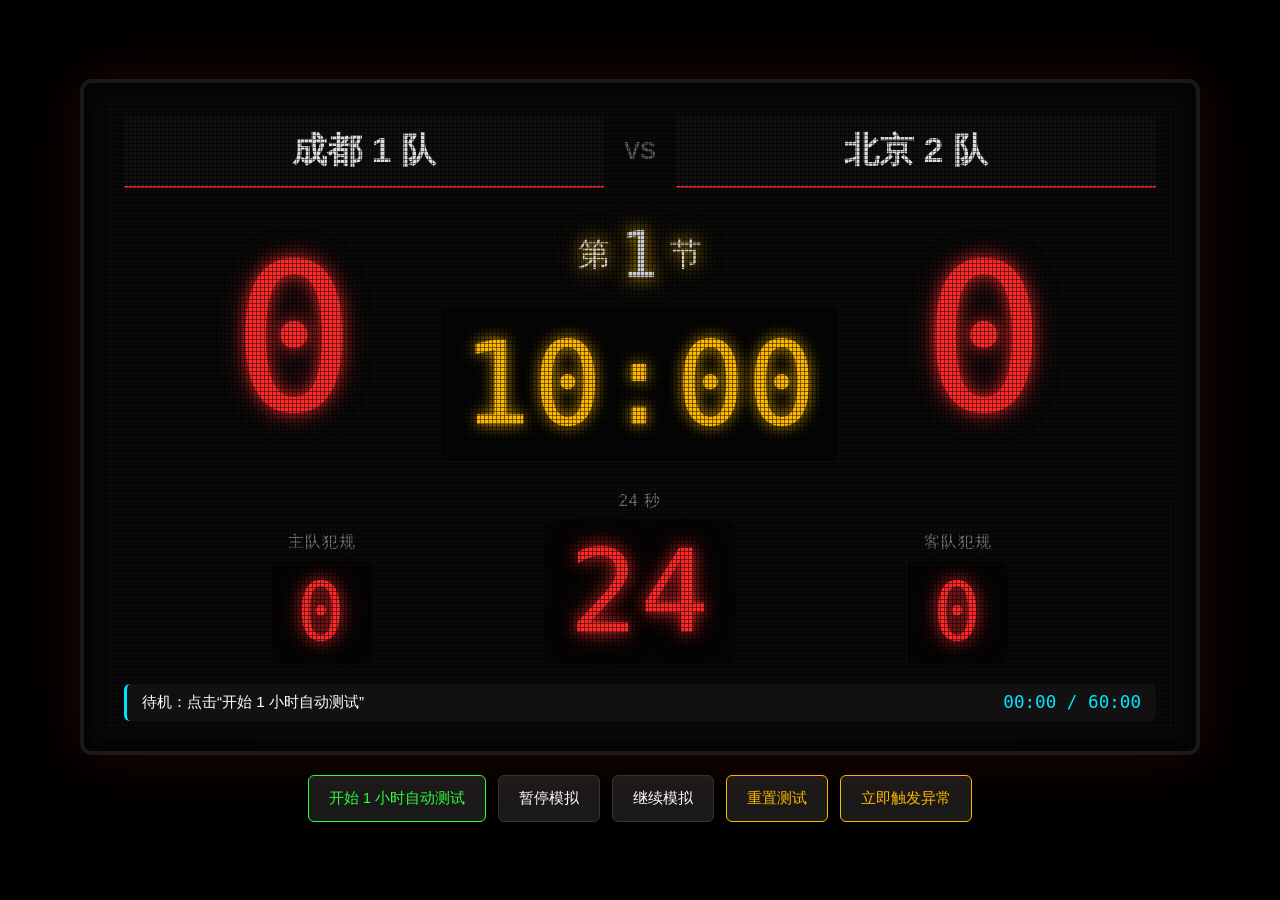
==== testBoard-7.html @ aacc24e4 "自动记分，支持只开启时间或比分；" ====
<!DOCTYPE html>
<html lang="zh-CN">

<head>
    <meta charset="UTF-8">
    <meta name="viewport" content="width=device-width, initial-scale=1.0">
    <title>高光记分 - 纯正7段数码管测试记分牌</title>

    <style>
        @import url('https://fonts.cdnfonts.com/css/ds-digital');

        :root {
            --red: #ff2a2a;
            --green: #2aff3d;
            --yellow: #ffb800;
            --cyan: #00e5ff;
            --panel: #0a0a0a;
            --bg-color: #000000;
        }

        * {
            box-sizing: border-box;
        }

        body {
            background: var(--bg-color);
            color: #fff;
            font-family: "PingFang SC", "Microsoft YaHei", sans-serif;
            display: flex;
            justify-content: center;
            align-items: center;
            min-height: 100vh;
            margin: 0;
            overflow: hidden;
        }

        /* 纯正方正 7 段数码管样式 */
        .digit {
            font-family: 'DS-Digital', monospace;
            /* 使用新的字体 */
            font-style: normal;
            /* 取消倾斜，保证方方正正 */
            letter-spacing: 2px;
            font-variant-numeric: tabular-nums;
        }

        .stage {
            width: min(94vw, 1120px);
            position: relative;
        }

        .scoreboard {
            width: 100%;
            background: var(--panel);
            border: 4px solid #1a1a1a;
            border-radius: 12px;
            padding: 32px 40px 30px;
            box-shadow: 0 0 60px rgba(255, 42, 42, 0.15), inset 0 0 20px rgba(0, 0, 0, 0.8);
            position: relative;
            overflow: hidden;
        }

        .scoreboard::before {
            content: "";
            position: absolute;
            inset: 0;
            pointer-events: none;
            background:
                linear-gradient(rgba(0, 0, 0, 0.6) 1px, transparent 1px),
                linear-gradient(90deg, rgba(0, 0, 0, 0.6) 1px, transparent 1px);
            background-size: 4px 4px;
            z-index: 3;
            opacity: 0.8;
        }

        .led-red {
            color: var(--red);
            text-shadow: 0 0 15px var(--red), 0 0 30px rgba(255, 42, 42, 0.4);
        }

        .led-green {
            color: var(--green);
            text-shadow: 0 0 15px var(--green), 0 0 30px rgba(42, 255, 61, 0.4);
        }

        .led-yellow {
            color: var(--yellow);
            text-shadow: 0 0 15px var(--yellow), 0 0 30px rgba(255, 184, 0, 0.4);
        }

        .led-cyan {
            color: var(--cyan);
            text-shadow: 0 0 10px var(--cyan);
        }

        .header {
            display: grid;
            grid-template-columns: minmax(0, 1fr) auto minmax(0, 1fr);
            gap: 20px;
            align-items: center;
            margin-bottom: 20px;
            position: relative;
            z-index: 1;
        }

        .team-box {
            background: #111;
            padding: 12px 22px;
            font-size: clamp(1.4rem, 3.5vw, 2.2rem);
            font-weight: bold;
            color: #ddd;
            text-align: center;
            white-space: nowrap;
            border-bottom: 2px solid var(--red);
        }

        .vs {
            font-size: 1.5rem;
            color: #555;
            font-weight: 900;
        }

        .main-display {
            display: grid;
            grid-template-columns: minmax(0, 1fr) minmax(300px, 0.8fr) minmax(0, 1fr);
            gap: 24px;
            align-items: center;
            margin: 30px 0;
            position: relative;
            z-index: 1;
        }

        .score {
            font-size: clamp(6.5rem, 16vw, 13rem);
            /* 稍微放大一点以适应新字体 */
            line-height: 1;
            text-align: center;
        }

        .center-info {
            text-align: center;
            min-width: 0;
            display: flex;
            flex-direction: column;
            align-items: center;
            gap: 15px;
        }

        .period {
            font-size: clamp(1.4rem, 3vw, 2rem);
            color: #ccc;
            display: flex;
            align-items: center;
            gap: 10px;
        }

        .period .digit {
            font-size: clamp(2.5rem, 5vw, 4rem);
        }

        .timer {
            font-size: clamp(4rem, 9vw, 7.5rem);
            background: #050505;
            padding: 10px 20px;
            border-radius: 8px;
            min-width: 280px;
            text-align: center;
        }

        .footer {
            display: grid;
            grid-template-columns: 1fr auto 1fr;
            gap: 24px;
            align-items: end;
            margin-top: 30px;
            position: relative;
            z-index: 1;
        }

        .foul-box,
        .shot-clock-box {
            text-align: center;
        }

        .foul-label,
        .meta-label {
            font-size: 1rem;
            color: #777;
            margin-bottom: 8px;
            text-transform: uppercase;
            letter-spacing: 1px;
        }

        .foul-val {
            font-size: clamp(3rem, 7vw, 5rem);
            background: #050505;
            padding: 5px 25px;
            border-radius: 6px;
            min-width: 100px;
            display: inline-block;
        }

        .shot-clock {
            font-size: clamp(4.5rem, 9vw, 8rem);
            background: #050505;
            padding: 5px 25px;
            border-radius: 8px;
            display: inline-block;
            min-width: 160px;
        }

        .status-bar {
            margin-top: 20px;
            display: grid;
            grid-template-columns: 1fr auto;
            gap: 16px;
            align-items: center;
            position: relative;
            z-index: 4;
            background: #111;
            padding: 8px 15px;
            border-radius: 6px;
            border-left: 3px solid var(--cyan);
        }

        .event-text {
            color: #fff;
            font-size: 0.95rem;
            white-space: nowrap;
            overflow: hidden;
            text-overflow: ellipsis;
        }

        .run-text {
            color: var(--cyan);
            font-size: 1.1rem;
            text-align: right;
            font-family: monospace;
            /* 底部时间线不需要 7段字体 */
        }

        .controls {
            margin-top: 20px;
            display: flex;
            flex-wrap: wrap;
            gap: 12px;
            justify-content: center;
        }

        button {
            padding: 12px 20px;
            font-size: 0.95rem;
            cursor: pointer;
            background: #1a1a1a;
            color: #fff;
            border: 1px solid #333;
            border-radius: 6px;
            transition: all 0.2s ease;
        }

        button:hover {
            background: #2a2a2a;
            border-color: #555;
        }

        .btn-primary {
            border-color: var(--green);
            color: var(--green);
        }

        .btn-reset {
            border-color: var(--yellow);
            color: var(--yellow);
        }

        .occluder {
            display: none;
            position: absolute;
            z-index: 5;
            background: #000;
            border: 1px solid #222;
        }

        .occluding .occluder {
            display: block;
        }

        .occ-time {
            width: 300px;
            height: 120px;
            left: 50%;
            top: 45%;
            transform: translate(-50%, -50%);
        }

        .occ-home {
            width: 250px;
            height: 160px;
            left: 5%;
            top: 35%;
        }

        .occ-away {
            width: 250px;
            height: 160px;
            right: 5%;
            top: 35%;
        }

        .fault .score,
        .fault .timer,
        .fault .shot-clock,
        .fault .foul-val {
            animation: flicker 0.12s steps(2, end) infinite;
        }

        .rollback .timer {
            color: var(--yellow);
            text-shadow: 0 0 15px var(--yellow), 0 0 30px rgba(255, 184, 0, 0.4);
        }

        .paused .timer {
            color: var(--yellow);
            text-shadow: 0 0 15px var(--yellow);
        }

        @keyframes flicker {
            0% {
                opacity: 1;
            }

            50% {
                opacity: 0.1;
            }

            100% {
                opacity: 0.9;
            }
        }

        @media (max-width: 760px) {
            .scoreboard {
                padding: 20px 15px;
            }

            .main-display {
                grid-template-columns: 1fr 1fr;
                gap: 16px;
            }

            .center-info {
                grid-column: 1 / -1;
                grid-row: 1;
                flex-direction: row;
                justify-content: space-between;
            }

            .timer {
                min-width: 0;
                padding: 5px 10px;
            }

            .shot-clock {
                min-width: 110px;
            }
        }
    </style>
</head>

<body>
    <div class="stage">
        <div id="scoreboard" class="scoreboard paused">
            <div id="occTime" class="occluder occ-time" style=""></div>
            <div id="occHome" class="occluder occ-home" style=""></div>
            <div id="occAway" class="occluder occ-away" style=""></div>

            <div class="header">
                <div class="team-box">成都 1 队</div>
                <div class="vs">VS</div>
                <div class="team-box">北京 2 队</div>
            </div>

            <div class="main-display">
                <div id="homeScore" class="score digit led-red">0</div>
                <div class="center-info">
                    <div id="period" class="period led-yellow">第 <span class="digit">1</span> 节</div>
                    <div id="timer" class="timer digit led-green">10:00</div>
                </div>
                <div id="guestScore" class="score digit led-red">0</div>
            </div>

            <div class="footer">
                <div class="foul-box">
                    <div class="foul-label">主队犯规</div>
                    <div id="homeFoul" class="foul-val digit led-red">0</div>
                </div>
                <div class="shot-clock-box">
                    <div class="meta-label">24 秒</div>
                    <div id="shotClock" class="shot-clock digit led-red">24</div>
                </div>
                <div class="foul-box">
                    <div class="foul-label">客队犯规</div>
                    <div id="guestFoul" class="foul-val digit led-red">0</div>
                </div>
            </div>

            <div class="status-bar">
                <div id="eventText" class="event-text">待机：点击“开始 1 小时自动测试”</div>
                <div id="runText" class="run-text">00:00 / 60:00</div>
            </div>
        </div>

        <div class="controls">
            <button class="btn-primary" onclick="startSimulation()">开始 1 小时自动测试</button>
            <button onclick="pauseSimulation()">暂停模拟</button>
            <button onclick="resumeSimulation()">继续模拟</button>
            <button class="btn-reset" onclick="resetSimulation()">重置测试</button>
            <button class="btn-reset" onclick="triggerRandomChaos()">立即触发异常</button>
        </div>
    </div>

    <script>
        const TOTAL_PERIODS = 4;
        const PERIOD_SECONDS = 10 * 60; // 每节正常比赛流动时间 600 秒
        const TEST_SECONDS = 60 * 60;   // 1小时测试持续时长
        const TICK_MS = 1000;

        let state;
        let interval = null;
        let lastWallTick = 0;
        let scenarios = []; // 动态生成的脚本数组

        // 自动构建符合特定测试要求的剧本
        function generateScenarios() {
            const list = [];
            
            // 整个1小时大概有3600秒的推移，我们将事件按4节的跨度做基准分布 (每节对应实际流逝约900秒)
            const approxPeriodWallDuration = 850; 

            for (let p = 1; p <= TOTAL_PERIODS; p++) {
                const baseAt = (p - 1) * approxPeriodWallDuration + 30;

                // 1. 每节生成 8 次犯规停表，每次 10s
                for (let i = 0; i < 8; i++) {
                    list.push({
                        at: baseAt + (i * 90) + randomInt(0, 15),
                        type: 'foulPause',
                        duration: 10,
                        msg: `第 ${p} 节：比赛犯规停表 10 秒`
                    });
                }

                // 2. 每节生成 2 次暂停停表，每次 60s
                list.push({
                    at: baseAt + 180 + randomInt(0, 20),
                    type: 'pause',
                    duration: 60,
                    msg: `第 ${p} 节：教练请求暂停，停表 1 分钟`
                });
                list.push({
                    at: baseAt + 580 + randomInt(0, 20),
                    type: 'pause',
                    duration: 60,
                    msg: `第 ${p} 节：官方或电视暂停，停表 1 分钟`
                });

                // 3. 其他遮挡、回表、故障等每节至少 1 次 (这里每节随机注入 2 个防遗漏)
                const extraTypes = ['occludeTime', 'occludeScore', 'occludeMixed', 'rollback', 'fault'];
                const type1 = extraTypes[randomInt(0, extraTypes.length - 1)];
                const type2 = extraTypes[randomInt(0, extraTypes.length - 1)];
                
                list.push({
                    at: baseAt + 320,
                    type: type1,
                    duration: type1 === 'rollback' ? 6 : 8,
                    value: 6,
                    msg: `第 ${p} 节环境异常：${getScenarioName(type1)}`
                });
                list.push({
                    at: baseAt + 720,
                    type: type2,
                    duration: type2 === 'rollback' ? 5 : 9,
                    value: 5,
                    msg: `第 ${p} 节环境异常：${getScenarioName(type2)}`
                });

                // 4. 错误重置做两次 (安排在第 2 节和第 4 节)
                if (p === 2) {
                    list.push({
                        at: baseAt + 450,
                        type: 'scoreReset',
                        msg: '第 2 节异常事件：比分区域误清零后恢复测试'
                    });
                }
                if (p === 4) {
                    list.push({
                        at: baseAt + 450,
                        type: 'timeReset',
                        msg: '第 4 节异常事件：大表时间误重置到 10:00 后恢复测试'
                    });
                }
            }

            // 按照触发秒数升序排列
            list.sort((a, b) => a.at - b.at);
            return list;
        }

        function getScenarioName(type) {
            if (type === 'occludeTime') return '大表被人员或摄像机遮挡';
            if (type === 'occludeScore') return '比分区域被临时异物遮挡';
            if (type === 'occludeMixed') return '大表与比分多处区域混合遮挡';
            if (type === 'rollback') return '裁判判定误判，进行现场回表';
            return 'LED 硬件高频闪烁故障';
        }

        function createInitialState() {
            return {
                homeScore: 0,
                guestScore: 0,
                homeFoul: 0,
                guestFoul: 0,
                shotClock: 24,
                period: 1,
                periodRemaining: PERIOD_SECONDS,
                elapsed: 0,
                running: false,
                pausedByScenarioUntil: 0,
                scenarioIndex: 0,
                activeVisuals: [],
                savedSnapshot: null,
                eventText: '待机：点击“开始 1 小时自动测试”',
                finished: false
            };
        }

        function formatClock(totalSeconds) {
            const sec = Math.max(0, Math.floor(totalSeconds));
            const m = Math.floor(sec / 60);
            const s = sec % 60;
            return String(m).padStart(2, '0') + ':' + String(s).padStart(2, '0');
        }

        function randomInt(min, max) {
            return Math.floor(Math.random() * (max - min + 1)) + min;
        }

        function updateDisplay() {
            const board = document.getElementById('scoreboard');
            board.classList.toggle('paused', !state.running || state.elapsed < state.pausedByScenarioUntil);
            board.classList.toggle('fault', hasVisual('fault'));
            board.classList.toggle('rollback', hasVisual('rollback'));
            board.classList.toggle('occluding', hasAnyOcclusion());

            document.getElementById('homeScore').innerText = state.homeScore;
            document.getElementById('guestScore').innerText = state.guestScore;
            document.getElementById('homeFoul').innerText = state.homeFoul;
            document.getElementById('guestFoul').innerText = state.guestFoul;
            document.getElementById('shotClock').innerText = String(state.shotClock).padStart(2, '0');
            document.getElementById('period').innerHTML = '第 <span class="digit">' + state.period + '</span> 节';
            document.getElementById('timer').innerText = formatClock(state.periodRemaining);
            document.getElementById('eventText').innerText = state.eventText;
            document.getElementById('runText').innerText = formatClock(state.elapsed) + ' / 60:00';

            document.getElementById('occTime').style.display = hasVisual('occludeTime') || hasVisual('occludeMixed') ? 'block' : '';
            document.getElementById('occHome').style.display = hasVisual('occludeScore') || hasVisual('occludeMixed') ? 'block' : '';
            document.getElementById('occAway').style.display = hasVisual('occludeScore') || hasVisual('occludeMixed') ? 'block' : '';
        }

        function hasVisual(type) {
            return state.activeVisuals.some(item => item.type === type);
        }

        function hasAnyOcclusion() {
            return hasVisual('occludeTime') || hasVisual('occludeScore') || hasVisual('occludeMixed');
        }

        function addVisual(type, duration) {
            state.activeVisuals.push({ type, until: state.elapsed + duration });
        }

        function expireVisuals() {
            state.activeVisuals = state.activeVisuals.filter(item => item.until > state.elapsed);
        }

        function startSimulation() {
            resetSimulation(false);
            scenarios = generateScenarios(); // 重新开始时初始化新动态剧本
            state.running = true;
            state.eventText = '1小时增强自动测试已启动。每节均覆盖8次犯规、2次长暂停、多点异常及错误清零压测。';
            lastWallTick = Date.now();
            if (interval) clearInterval(interval);
            interval = setInterval(tick, TICK_MS);
            updateDisplay();
        }

        function pauseSimulation() {
            state.running = false;
            state.eventText = '人工暂停模拟';
            updateDisplay();
        }

        function resumeSimulation() {
            if (state.finished) return;
            state.running = true;
            state.eventText = '继续自动测试';
            lastWallTick = Date.now();
            if (!interval) interval = setInterval(tick, TICK_MS);
            updateDisplay();
        }

        function resetSimulation(showText = true) {
            if (interval) {
                clearInterval(interval);
                interval = null;
            }
            state = createInitialState();
            if (showText) updateDisplay();
        }

        function tick() {
            if (!state.running || state.finished) return;
            const now = Date.now();
            lastWallTick = now;
            state.elapsed += 1;

            runScheduledScenarios();
            expireVisuals();

            if (state.elapsed < state.pausedByScenarioUntil) {
                updateDisplay();
                return;
            }

            simulateGameSecond();
            updateDisplay();

            if (state.elapsed >= TEST_SECONDS) {
                finishSimulation();
            }
        }

        function simulateGameSecond() {
            state.periodRemaining -= 1;
            state.shotClock = Math.max(0, state.shotClock - 1);

            if (state.shotClock === 0 || Math.random() > 0.965) {
                state.shotClock = 24;
            }

            // 场上得分模拟
            if (Math.random() > 0.93) {
                scoreTeam(Math.random() > 0.48 ? 'home' : 'guest', randomInt(1, 3));
            }

            // 小概率自然随机追加犯规数（非强制停表犯规）
            if (Math.random() > 0.99) {
                if (Math.random() > 0.5) state.homeFoul = Math.min(9, state.homeFoul + 1);
                else state.guestFoul = Math.min(9, state.guestFoul + 1);
            }

            if (state.periodRemaining <= 0) {
                nextPeriod();
            }
        }

        function scoreTeam(team, points) {
            if (team === 'home') state.homeScore += points;
            else state.guestScore += points;
        }

        function nextPeriod() {
            if (state.period < TOTAL_PERIODS) {
                state.period += 1;
                state.periodRemaining = PERIOD_SECONDS;
                state.shotClock = 24;
                state.homeFoul = 0;
                state.guestFoul = 0;
                state.pausedByScenarioUntil = state.elapsed + 120; // 核心修改：每节结束后，节间休息设定为 120 秒 (2分钟)
                state.eventText = '【节间休息】进入官方两分钟休整时段，大表暂停流动';
            } else {
                state.periodRemaining = 0;
                state.eventText = '全场比赛时间完结。面板锁定留作 OCR 识别持久度与稳定性监测。';
            }
        }

        function runScheduledScenarios() {
            while (state.scenarioIndex < scenarios.length && state.elapsed >= scenarios[state.scenarioIndex].at) {
                applyScenario(scenarios[state.scenarioIndex]);
                state.scenarioIndex += 1;
            }
        }

        function applyScenario(scenario) {
            state.eventText = scenario.msg;
            switch (scenario.type) {
                case 'foulPause':
                    // 犯规逻辑：场上单侧犯规数递增，并伴随强制停表
                    if (Math.random() > 0.5) state.homeFoul = Math.min(9, state.homeFoul + 1);
                    else state.guestFoul = Math.min(9, state.guestFoul + 1);
                    state.pausedByScenarioUntil = state.elapsed + scenario.duration;
                    break;
                case 'pause':
                    state.pausedByScenarioUntil = state.elapsed + scenario.duration;
                    break;
                case 'occludeTime':
                case 'occludeScore':
                case 'occludeMixed':
                    addVisual(scenario.type, scenario.duration);
                    break;
                case 'rollback':
                    state.periodRemaining = Math.min(PERIOD_SECONDS, state.periodRemaining + scenario.value);
                    state.shotClock = Math.min(24, state.shotClock + randomInt(3, 8));
                    addVisual('rollback', 6);
                    break;
                case 'scoreReset':
                    temporaryResetScores();
                    break;
                case 'timeReset':
                    temporaryResetTime();
                    break;
                case 'fault':
                    addVisual('fault', scenario.duration);
                    break;
            }
        }

        function temporaryResetScores() {
            const snapshot = {
                homeScore: state.homeScore,
                guestScore: state.guestScore
            };
            state.homeScore = 0;
            state.guestScore = 0;
            addVisual('fault', 5);
            setTimeout(() => {
                if (!state || state.finished) return;
                state.homeScore = snapshot.homeScore;
                state.guestScore = snapshot.guestScore;
                state.eventText = '比分误清零异常修复，数据瞬间复原。';
                updateDisplay();
            }, 5000);
        }

        function temporaryResetTime() {
            const snapshot = {
                periodRemaining: state.periodRemaining,
                shotClock: state.shotClock
            };
            state.periodRemaining = PERIOD_SECONDS;
            state.shotClock = 24;
            addVisual('fault', 5);
            setTimeout(() => {
                if (!state || state.finished) return;
                state.periodRemaining = snapshot.periodRemaining;
                state.shotClock = snapshot.shotClock;
                state.eventText = '误调表/重置故障结束，时间轴已同步回正确轨道。';
                updateDisplay();
            }, 5000);
        }

        function triggerRandomChaos() {
            const chaos = [
                { type: 'occludeMixed', duration: 10, msg: '手动即时触发：混合多点遮挡' },
                { type: 'fault', duration: 8, msg: '手动即时触发：面板电子闪烁故障' },
                { type: 'rollback', value: randomInt(4, 15), msg: '手动即时触发：裁判组要求技术台回表' },
                { type: 'scoreReset', msg: '手动即时触发：调试突发 - 比分错误归零' },
                { type: 'timeReset', msg: '手动即时触发：调试突发 - 时间大表误充能重置' }
            ];
            applyScenario(chaos[randomInt(0, chaos.length - 1)]);
            updateDisplay();
        }

        function finishSimulation() {
            state.finished = true;
            state.running = false;
            state.eventText = '1 小时增强自动化仿真鲁棒性压测顺利闭环。';
            if (interval) {
                clearInterval(interval);
                interval = null;
            }
            updateDisplay();
        }

        resetSimulation(true);
    </script>
</body>

</html>
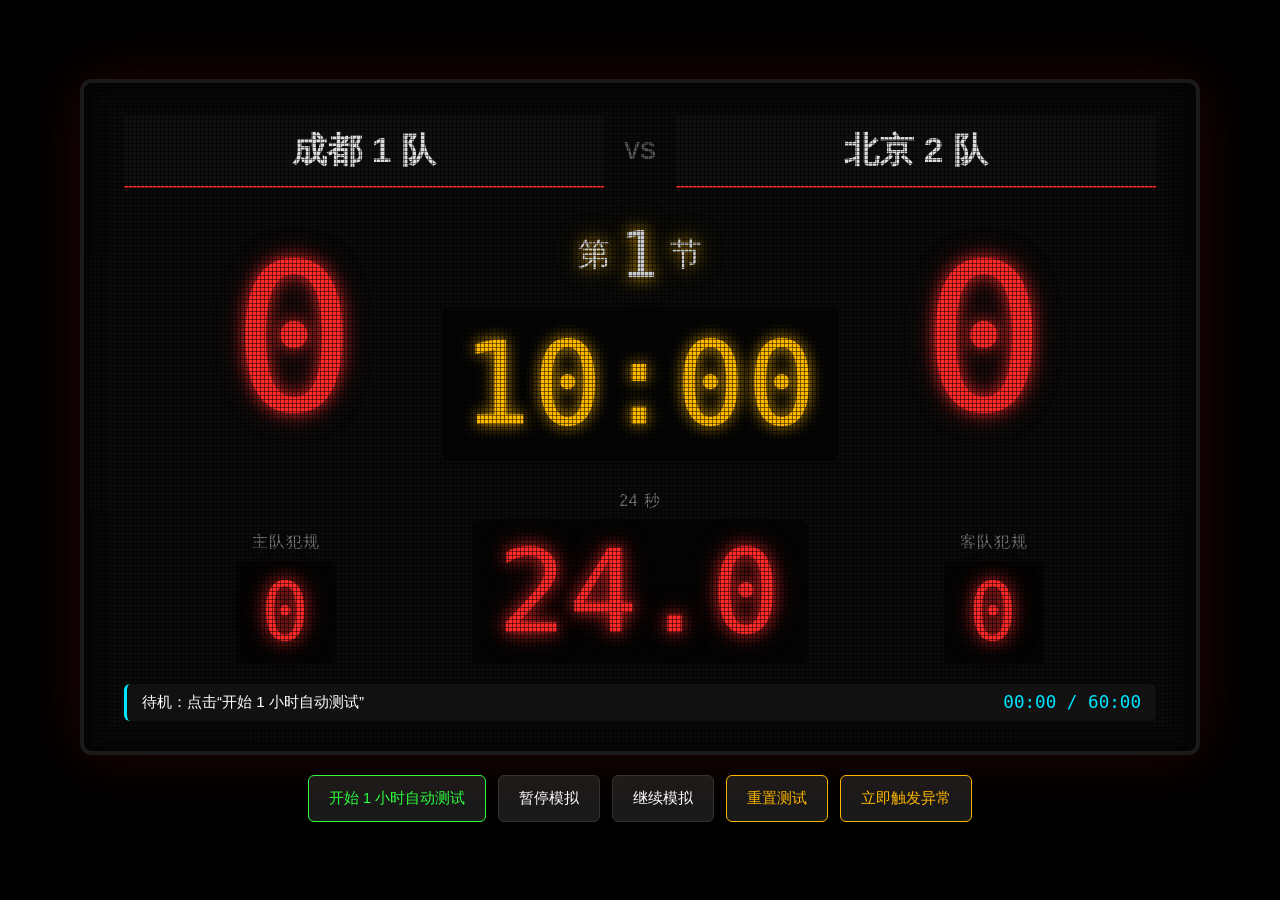
==== commit b04937bb: "调整live页显示时间模式下UI和添加画面角度调整；" ====
--- a/testBoard-7.html
+++ b/testBoard-7.html
@@ -206,7 +206,8 @@
             padding: 5px 25px;
             border-radius: 8px;
             display: inline-block;
-            min-width: 160px;
+            min-width: 200px;
+            /* 略微加宽，适配小数位 */
         }
 
         .status-bar {
@@ -361,7 +362,7 @@
             }
 
             .shot-clock {
-                min-width: 110px;
+                min-width: 140px;
             }
         }
     </style>
@@ -396,7 +397,8 @@
                 </div>
                 <div class="shot-clock-box">
                     <div class="meta-label">24 秒</div>
-                    <div id="shotClock" class="shot-clock digit led-red">24</div>
+                    <!-- 默认初始显示 24.0 -->
+                    <div id="shotClock" class="shot-clock digit led-red">24.0</div>
                 </div>
                 <div class="foul-box">
                     <div class="foul-label">客队犯规</div>
@@ -423,7 +425,8 @@
         const TOTAL_PERIODS = 4;
         const PERIOD_SECONDS = 10 * 60; // 每节正常比赛流动时间 600 秒
         const TEST_SECONDS = 60 * 60;   // 1小时测试持续时长
-        const TICK_MS = 1000;
+        // 将执行周期从 1000 变更为 100 (0.1秒)
+        const TICK_MS = 100;
 
         let state;
         let interval = null;
@@ -433,9 +436,9 @@
         // 自动构建符合特定测试要求的剧本
         function generateScenarios() {
             const list = [];
-            
+
             // 整个1小时大概有3600秒的推移，我们将事件按4节的跨度做基准分布 (每节对应实际流逝约900秒)
-            const approxPeriodWallDuration = 850; 
+            const approxPeriodWallDuration = 850;
 
             for (let p = 1; p <= TOTAL_PERIODS; p++) {
                 const baseAt = (p - 1) * approxPeriodWallDuration + 30;
@@ -468,7 +471,7 @@
                 const extraTypes = ['occludeTime', 'occludeScore', 'occludeMixed', 'rollback', 'fault'];
                 const type1 = extraTypes[randomInt(0, extraTypes.length - 1)];
                 const type2 = extraTypes[randomInt(0, extraTypes.length - 1)];
-                
+
                 list.push({
                     at: baseAt + 320,
                     type: type1,
@@ -520,7 +523,7 @@
                 guestScore: 0,
                 homeFoul: 0,
                 guestFoul: 0,
-                shotClock: 24,
+                shotClock: 24.0, // 初始化为精确小数
                 period: 1,
                 periodRemaining: PERIOD_SECONDS,
                 elapsed: 0,
@@ -556,7 +559,10 @@
             document.getElementById('guestScore').innerText = state.guestScore;
             document.getElementById('homeFoul').innerText = state.homeFoul;
             document.getElementById('guestFoul').innerText = state.guestFoul;
-            document.getElementById('shotClock').innerText = String(state.shotClock).padStart(2, '0');
+
+            // 使用 toFixed(1) 强制保留一位小数显示
+            document.getElementById('shotClock').innerText = state.shotClock.toFixed(1);
+
             document.getElementById('period').innerHTML = '第 <span class="digit">' + state.period + '</span> 节';
             document.getElementById('timer').innerText = formatClock(state.periodRemaining);
             document.getElementById('eventText').innerText = state.eventText;
@@ -622,7 +628,10 @@
             if (!state.running || state.finished) return;
             const now = Date.now();
             lastWallTick = now;
-            state.elapsed += 1;
+
+            // 每次执行递增 0.1 秒，并通过 Math.round 防止浮点数精度丢失
+            state.elapsed += 0.1;
+            state.elapsed = Math.round(state.elapsed * 10) / 10;
 
             runScheduledScenarios();
             expireVisuals();
@@ -632,7 +641,7 @@
                 return;
             }
 
-            simulateGameSecond();
+            simulateGameTick(); // 将原来的 Second 换为频率更细的 Tick
             updateDisplay();
 
             if (state.elapsed >= TEST_SECONDS) {
@@ -640,21 +649,26 @@
             }
         }
 
-        function simulateGameSecond() {
-            state.periodRemaining -= 1;
-            state.shotClock = Math.max(0, state.shotClock - 1);
-
-            if (state.shotClock === 0 || Math.random() > 0.965) {
-                state.shotClock = 24;
-            }
-
-            // 场上得分模拟
-            if (Math.random() > 0.93) {
+        function simulateGameTick() {
+            // 每 100ms 减少 0.1 秒
+            state.periodRemaining -= 0.1;
+            state.periodRemaining = Math.round(state.periodRemaining * 10) / 10;
+
+            state.shotClock = Math.max(0, state.shotClock - 0.1);
+            state.shotClock = Math.round(state.shotClock * 10) / 10;
+
+            // 因为每秒执行 10 次，调整随机触发概率使其和原来 1 秒执行一次差不多一致
+            if (state.shotClock <= 0 || Math.random() > 0.9965) {
+                state.shotClock = 24.0;
+            }
+
+            // 场上得分模拟 (由原来每秒 0.93 改为每 0.1 秒 0.993)
+            if (Math.random() > 0.993) {
                 scoreTeam(Math.random() > 0.48 ? 'home' : 'guest', randomInt(1, 3));
             }
 
-            // 小概率自然随机追加犯规数（非强制停表犯规）
-            if (Math.random() > 0.99) {
+            // 小概率自然随机追加犯规数 (由 0.99 调整为 0.999)
+            if (Math.random() > 0.999) {
                 if (Math.random() > 0.5) state.homeFoul = Math.min(9, state.homeFoul + 1);
                 else state.guestFoul = Math.min(9, state.guestFoul + 1);
             }
@@ -673,10 +687,10 @@
             if (state.period < TOTAL_PERIODS) {
                 state.period += 1;
                 state.periodRemaining = PERIOD_SECONDS;
-                state.shotClock = 24;
+                state.shotClock = 24.0;
                 state.homeFoul = 0;
                 state.guestFoul = 0;
-                state.pausedByScenarioUntil = state.elapsed + 120; // 核心修改：每节结束后，节间休息设定为 120 秒 (2分钟)
+                state.pausedByScenarioUntil = state.elapsed + 120; // 节间休息设定为 120 秒 (2分钟)
                 state.eventText = '【节间休息】进入官方两分钟休整时段，大表暂停流动';
             } else {
                 state.periodRemaining = 0;
@@ -710,7 +724,7 @@
                     break;
                 case 'rollback':
                     state.periodRemaining = Math.min(PERIOD_SECONDS, state.periodRemaining + scenario.value);
-                    state.shotClock = Math.min(24, state.shotClock + randomInt(3, 8));
+                    state.shotClock = Math.min(24.0, state.shotClock + randomInt(3, 8));
                     addVisual('rollback', 6);
                     break;
                 case 'scoreReset':
@@ -748,7 +762,7 @@
                 shotClock: state.shotClock
             };
             state.periodRemaining = PERIOD_SECONDS;
-            state.shotClock = 24;
+            state.shotClock = 24.0;
             addVisual('fault', 5);
             setTimeout(() => {
                 if (!state || state.finished) return;
